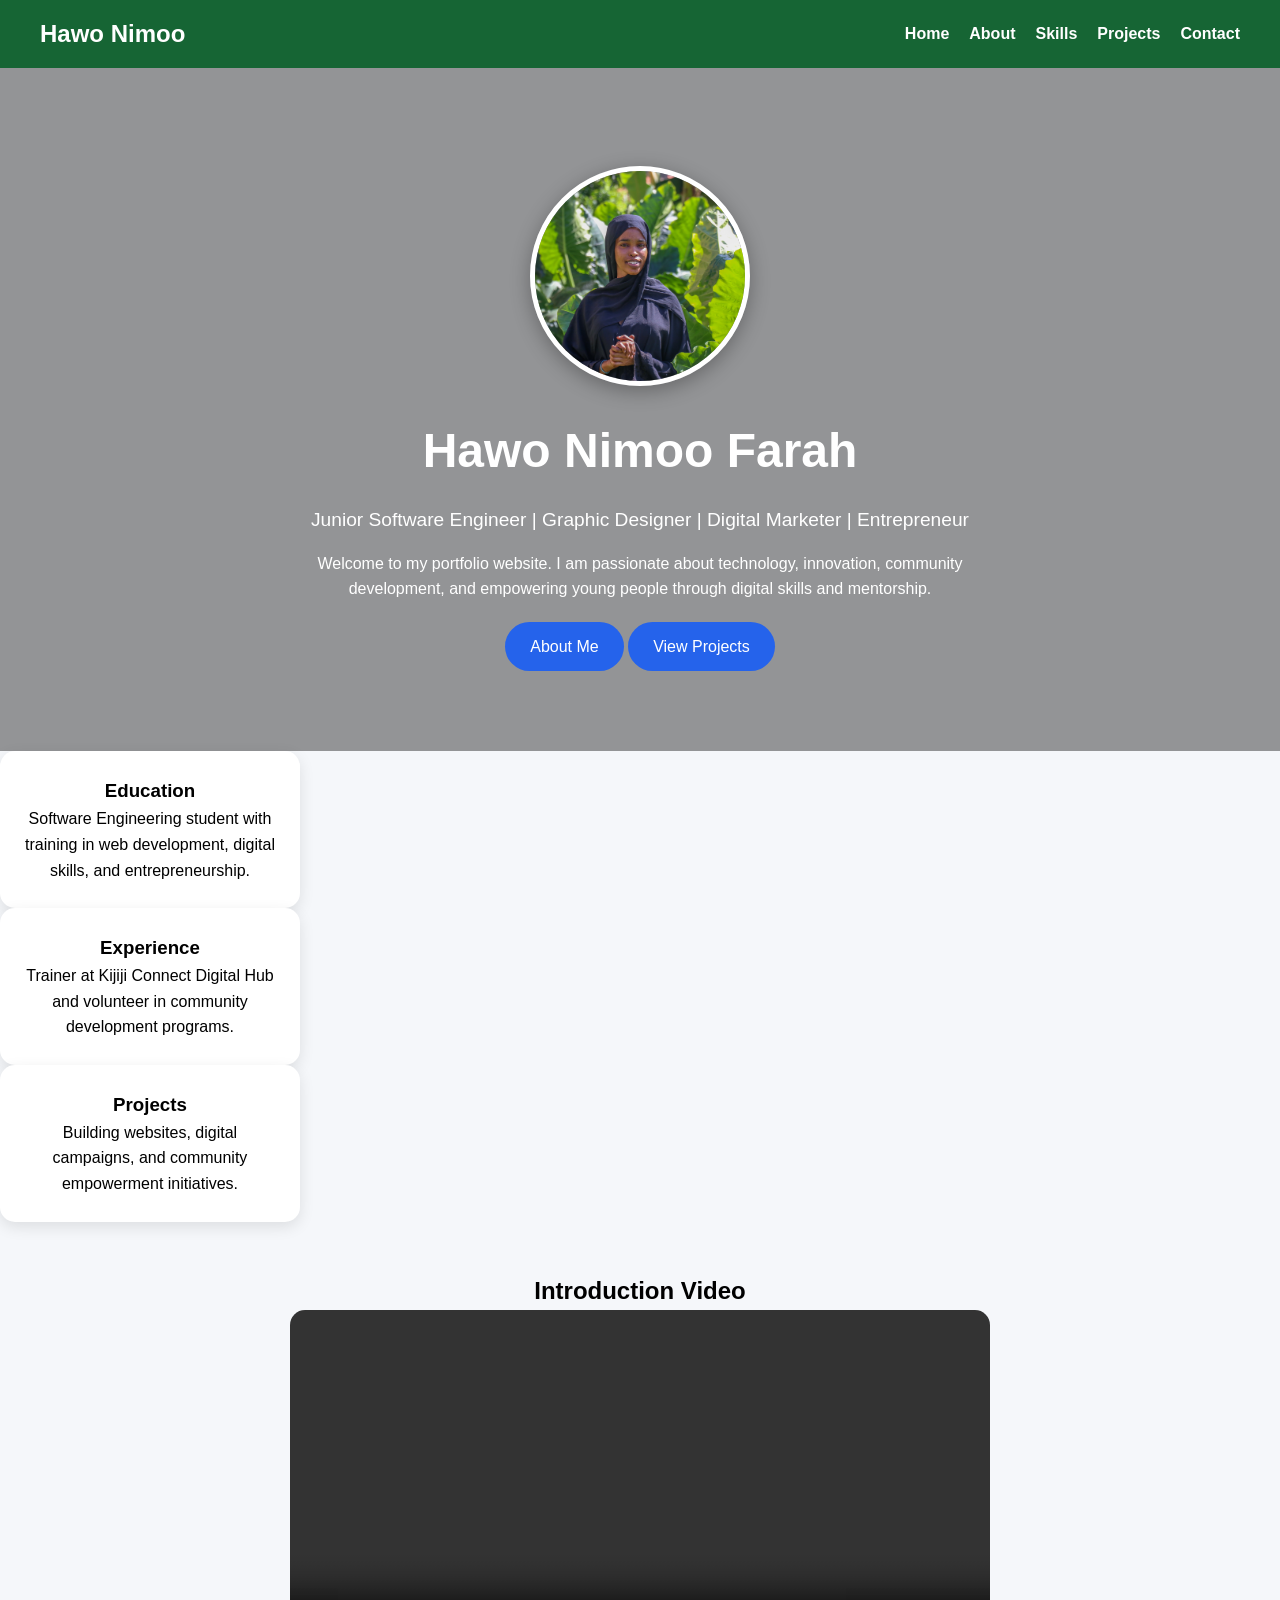
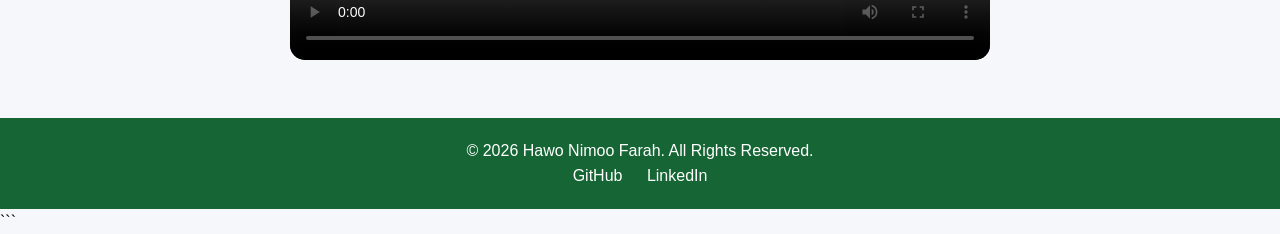
==== index.html @ cc78342e "add all files" ====
<!DOCTYPE html>

<html lang="en">
<head>
    <meta charset="UTF-8">
    <meta name="viewport" content="width=device-width, initial-scale=1.0">
    <title>Nimoo | Portfolio</title>
    <link rel="stylesheet" href="style.css">
</head>
<body>

```
<!-- Navigation -->
<header>
    <div class="navbar">
        <h2 class="logo">Hawo Nimoo</h2>

        <nav>
            <ul class="navigation">
                <li><a href="index.html">Home</a></li>
                <li><a href="about.html">About</a></li>
                <li><a href="skills.html">Skills</a></li>
                <li><a href="projects.html">Projects</a></li>
                <li><a href="contact.html">Contact</a></li>
            </ul>
        </nav>
    </div>
</header>

<!-- Hero Section -->
<section class="hero">

    <!-- Replace hero-profile.jpg with your photo -->
    <img src="8.jpeg" alt="Hawo Nimoo" class="profile-image">

    <h1>Hawo Nimoo Farah</h1>

    <p class="title">
        Junior Software Engineer | Graphic Designer |
        Digital Marketer | Entrepreneur
    </p>

    <p class="welcome">
        Welcome to my portfolio website. I am passionate about
        technology, innovation, community development, and empowering
        young people through digital skills and mentorship.
    </p>

    <div class="hero-buttons">
        <a href="about.html" class="btn">About Me</a>
        <a href="projects.html" class="btn">View Projects</a>
    </div>

</section>

<!-- Quick Overview -->
<section class="overview">

    <div class="card">
        <h3>Education</h3>
        <p>
            Software Engineering student with training in
            web development, digital skills, and entrepreneurship.
        </p>
    </div>

    <div class="card">
        <h3>Experience</h3>
        <p>
            Trainer at Kijiji Connect Digital Hub and volunteer
            in community development programs.
        </p>
    </div>

    <div class="card">
        <h3>Projects</h3>
        <p>
            Building websites, digital campaigns, and
            community empowerment initiatives.
        </p>
    </div>

</section>

<!-- Video -->
<section class="video-section">
    <h2>Introduction Video</h2>

    <!-- Replace intro.mp4 with your own video -->
    <video controls>
        <source src="intro.mp4" type="video/mp4">
    </video>
</section>

<footer>
    <p>&copy; 2026 Hawo Nimoo Farah. All Rights Reserved.</p>

    <div class="footer-links">
        <a href="#">GitHub</a>
        <a href="#">LinkedIn</a>
    </div>
</footer>
```

</body>
</html>
---- style.css ----
*{
margin:0;
padding:0;
box-sizing:border-box;
}

html{
scroll-behavior:smooth;
}

body{
font-family:Arial, sans-serif;
line-height:1.6;
background-color: #F5F7FA;
}

/* Header */
header{
background:#166534;
position:fixed;
width:100%;
top:0;
z-index:1000;
}

.navbar{
display:flex;
justify-content:space-between;
align-items:center;
padding:15px 40px;
}

.logo{
color:white;
}

.navigation{
display:flex;
list-style:none;
gap:20px;
}

.navigation a{
color:white;
text-decoration:none;
font-weight:bold;
transition:0.3s;
}

.navigation a:hover{
color:gold;
}

/* Hero */
.hero{
text-align:center;
padding:140px 20px 80px;
background:linear-gradient(rgba(0,0,0,0.4),
rgba(0,0,0,0.4)),
url("hero-background.jpg");
background-size:cover;
background-position:center;
color:white;
}

.profile-image{
width:220px;
height:220px;
border-radius:50%;
object-fit:cover;
border:5px solid white;
box-shadow:0 5px 20px rgba(0,0,0,0.3);
}

.hero h1{
margin-top:20px;
font-size:3rem;
}

.title{
font-size:1.2rem;
margin:15px 0;
}

.welcome{
max-width:700px;
margin:auto;
}

.btn{
display:inline-block;
margin-top:20px;
padding:12px 25px;
background:#2563eb;
color:white;
text-decoration:none;
border-radius:30px;
transition:0.3s;
}

.btn:hover

/* Overview */
.overview{
display:flex;
gap:25px;
padding:60px 40px;
justify-content:center;
}

.card{
background:white;
padding:25px;
border-radius:15px;
width:300px;
text-align:center;
box-shadow:0 5px 15px rgba(0,0,0,0.1);
transition:0.3s;
}

.card:hover{
transform:translateY(-10px);
}

/* Video */
.video-section{
text-align:center;
padding:50px;
}

video{
width:80%;
max-width:700px;
border-radius:15px;
}

/* Footer */
footer{
background:#166534;
color:white;
text-align:center;
padding:20px;
}

.footer-links a{
color:white;
text-decoration:none;
margin:0 10px;
}

/* Responsive */
@media(max-width:768px){
.navbar{
    flex-direction:column;
}

.navigation{
    flex-wrap:wrap;
    justify-content:center;
}

.overview{
    flex-direction:column;
    align-items:center;
}

.hero h1{
    font-size:2rem;
}

.profile-image{
    width:160px;
    height:160px;
}

}
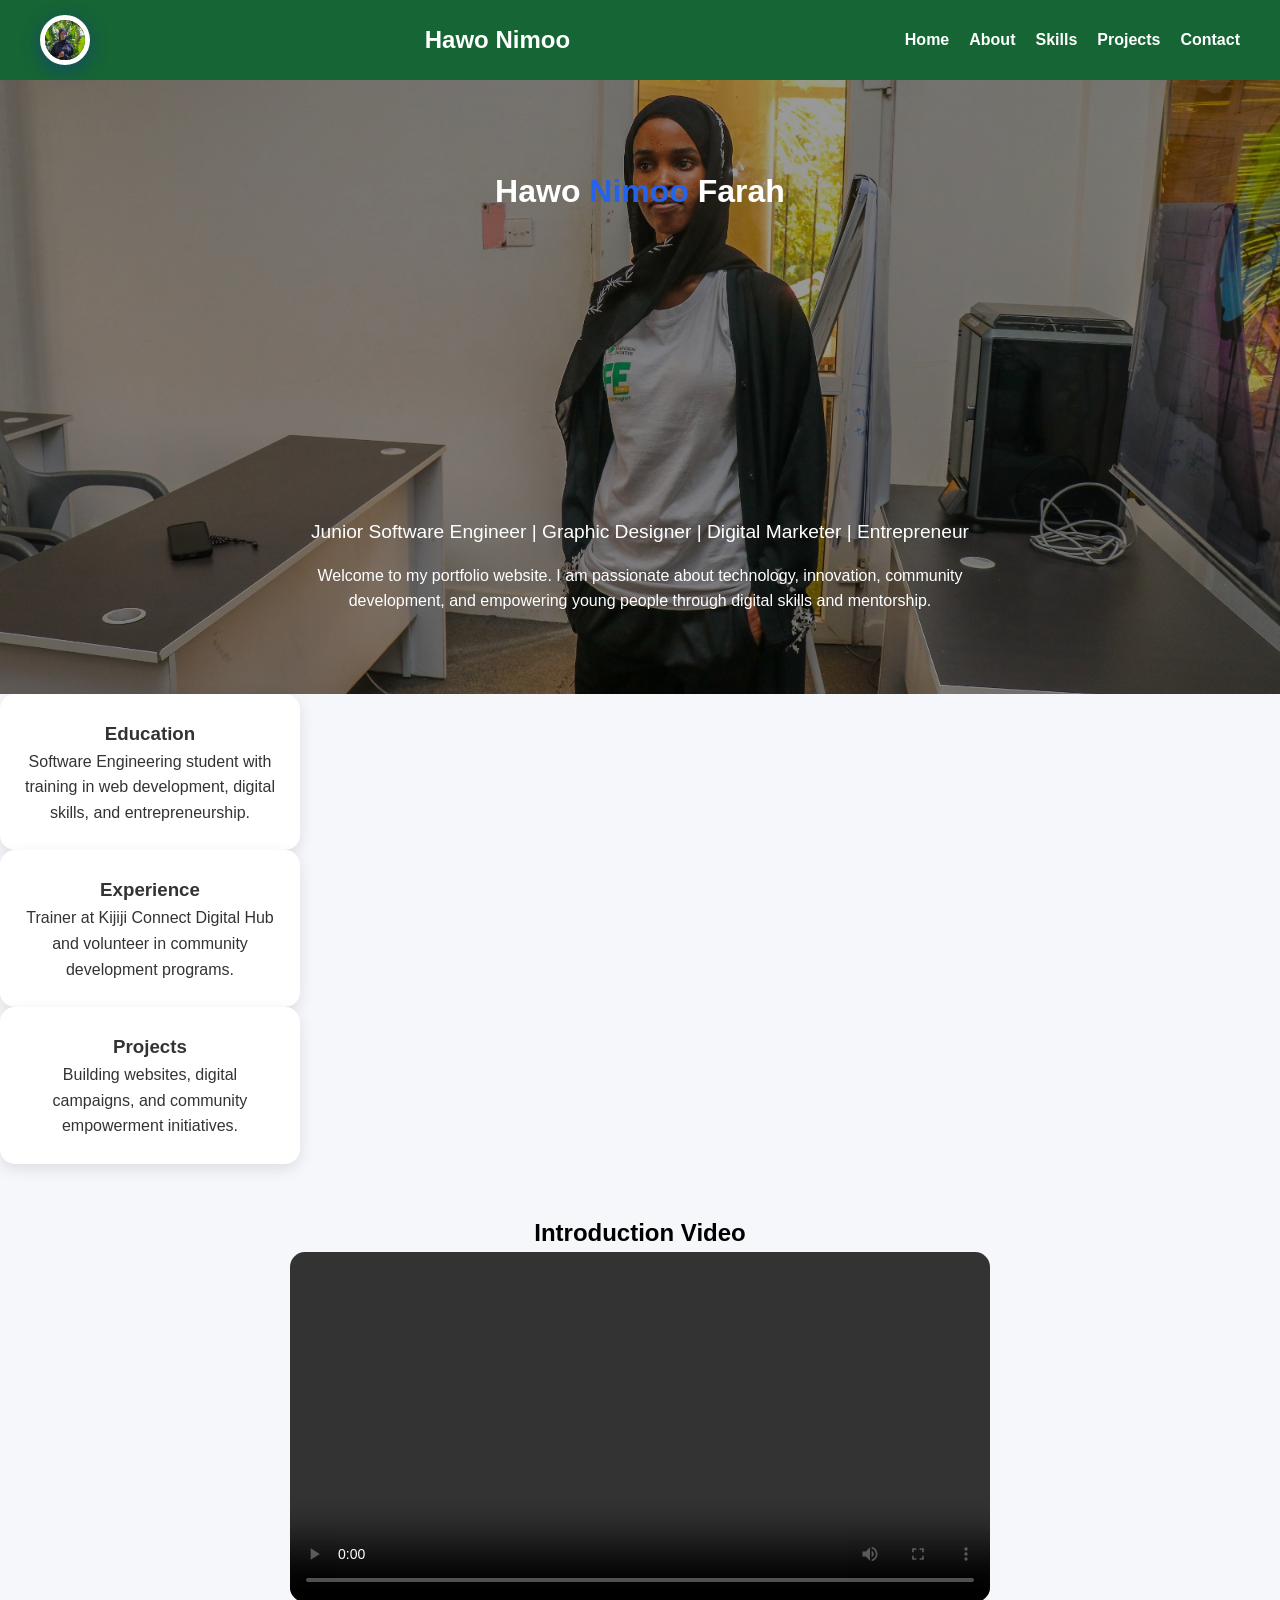
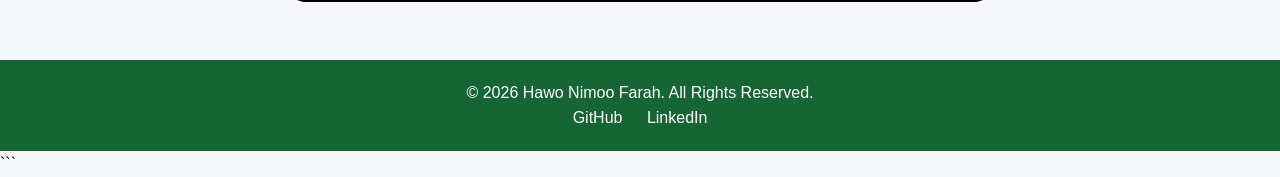
==== commit 3ce0f1f6: "add logo" ====
--- a/index.html
+++ b/index.html
@@ -13,7 +13,9 @@
 <!-- Navigation -->
 <header>
     <div class="navbar">
+        <img src="8.jpeg" alt="Hawo Nimoo Logo" class="logo-img">
         <h2 class="logo">Hawo Nimoo</h2>
+
 
         <nav>
             <ul class="navigation">
@@ -31,9 +33,9 @@
 <section class="hero">
 
     <!-- Replace hero-profile.jpg with your photo -->
-    <img src="8.jpeg" alt="Hawo Nimoo" class="profile-image">
+    
 
-    <h1>Hawo Nimoo Farah</h1>
+    <h1>Hawo  <span> Nimoo </span> Farah</h1>
 
     <p class="title">
         Junior Software Engineer | Graphic Designer |
@@ -45,11 +47,6 @@
         technology, innovation, community development, and empowering
         young people through digital skills and mentorship.
     </p>
-
-    <div class="hero-buttons">
-        <a href="about.html" class="btn">About Me</a>
-        <a href="projects.html" class="btn">View Projects</a>
-    </div>
 
 </section>
 
--- a/style.css
+++ b/style.css
@@ -57,23 +57,14 @@
 padding:140px 20px 80px;
 background:linear-gradient(rgba(0,0,0,0.4),
 rgba(0,0,0,0.4)),
-url("hero-background.jpg");
+url("2.jpeg");
 background-size:cover;
 background-position:center;
 color:white;
 }
 
-.profile-image{
-width:220px;
-height:220px;
-border-radius:50%;
-object-fit:cover;
-border:5px solid white;
-box-shadow:0 5px 20px rgba(0,0,0,0.3);
-}
-
 .hero h1{
-margin-top:20px;
+margin-bottom: 300px;
 font-size:3rem;
 }
 
@@ -81,7 +72,9 @@
 font-size:1.2rem;
 margin:15px 0;
 }
-
+span{
+    color: #2563eb;
+}
 .welcome{
 max-width:700px;
 margin:auto;
@@ -163,7 +156,7 @@
     flex-direction:column;
     align-items:center;
 }
-
+}
 .hero h1{
     font-size:2rem;
 }
@@ -172,5 +165,38 @@
     width:160px;
     height:160px;
 }
-
-}
+.card{
+    background:white;
+    color:#333;
+    padding:25px;
+    border-radius:15px;
+    width:300px;
+    text-align:center;
+    box-shadow:0 5px 15px rgba(0,0,0,0.1);
+    transition:all 0.3s ease;
+}
+
+.card:hover{
+    background-color: darkblue; /*  blue */
+    color:white; /* White text */
+    transform:translateY(-10px);
+}
+.logo-container{
+    display:flex;
+    align-items:center;
+    gap:10px;
+}
+
+.logo-img{
+    width:50px;
+    height:50px;
+    object-fit:cover;
+    border-radius:50%;
+    border:5px solid white;
+    box-shadow:0 5px 20px rgba(12, 12, 230, 0.3);
+}
+
+.logo{
+    color:white;
+    margin:0;
+}
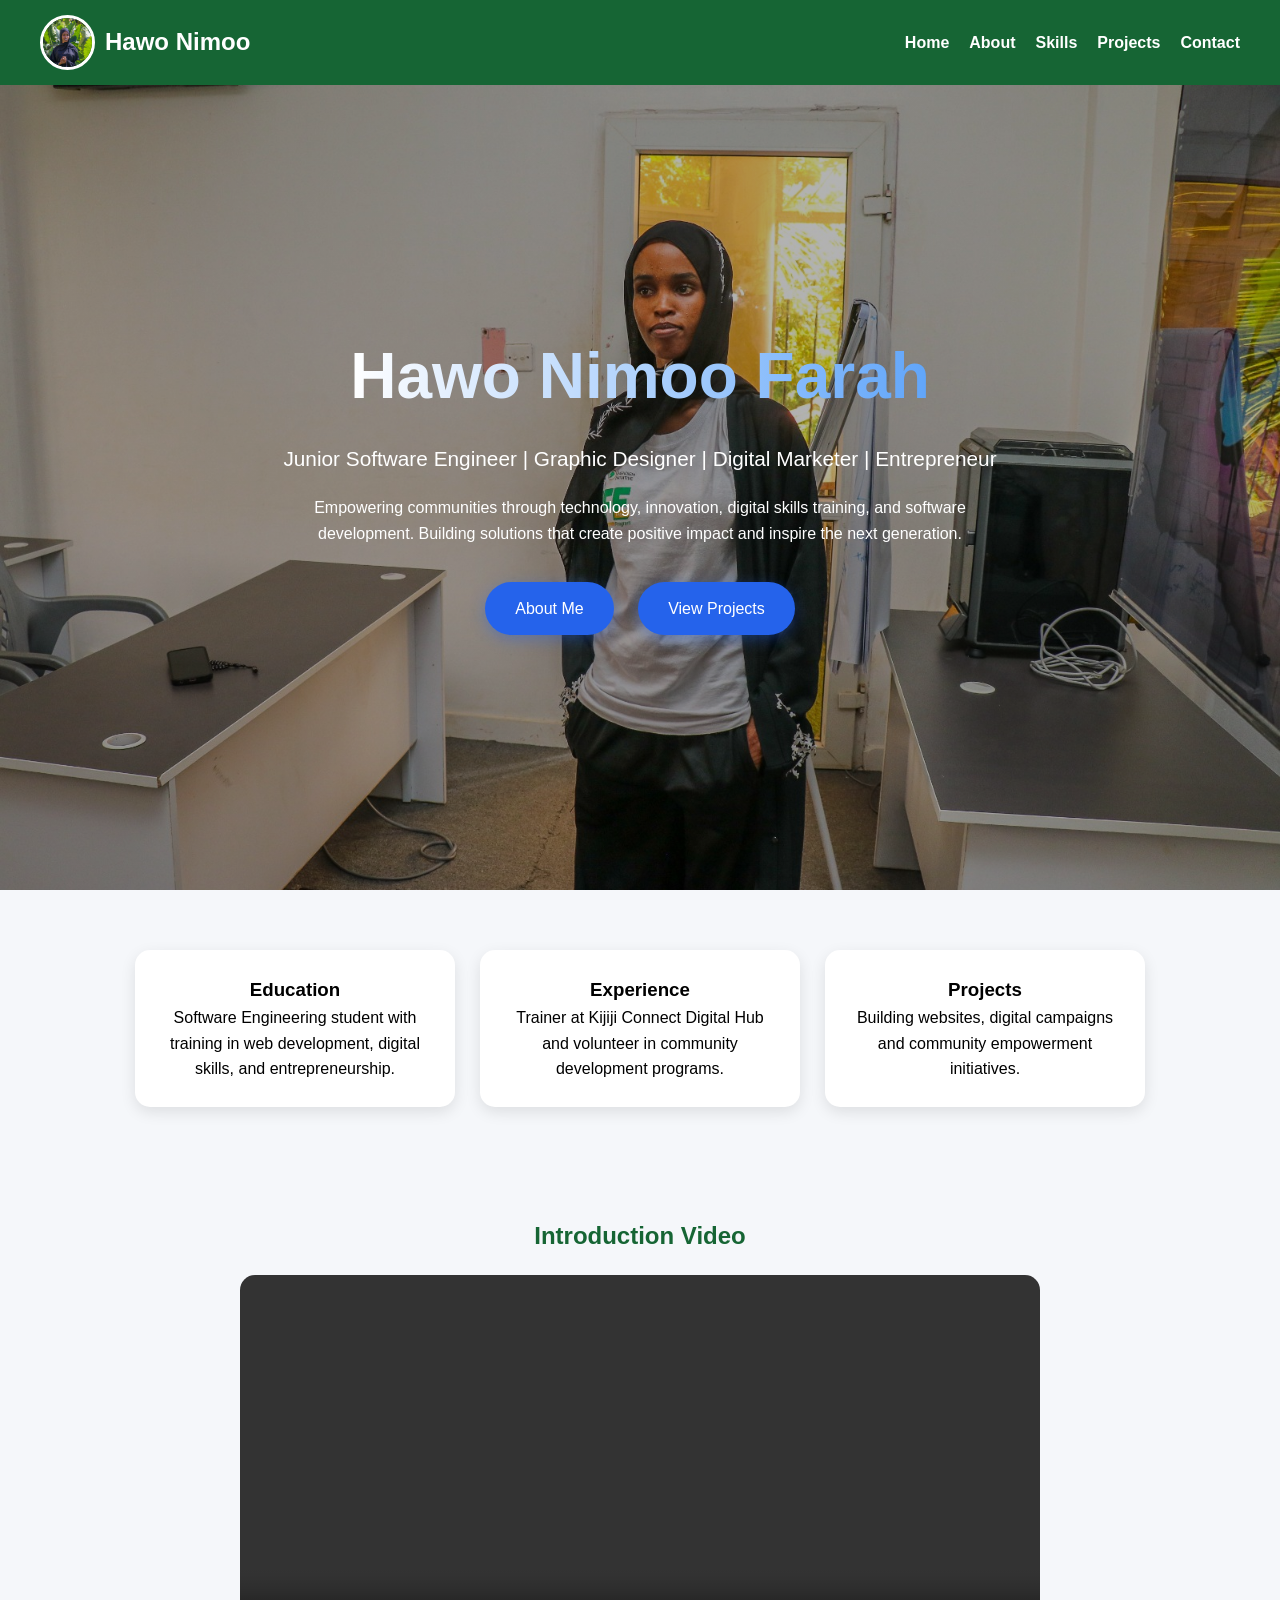
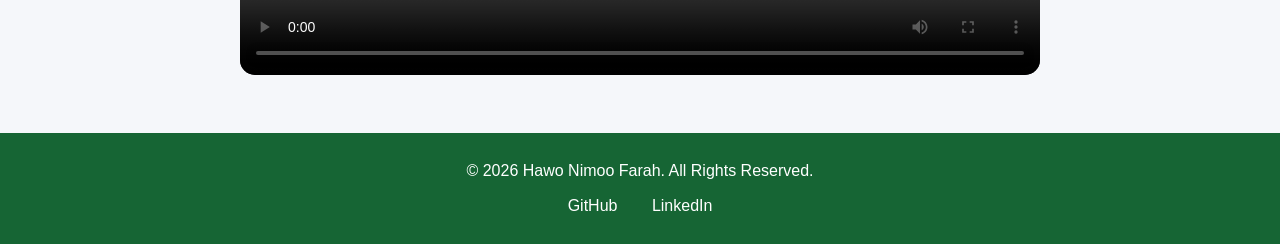
==== commit 1af9c529: "add new changes" ====
--- a/index.html
+++ b/index.html
@@ -1,21 +1,20 @@
 <!DOCTYPE html>
-
 <html lang="en">
 <head>
     <meta charset="UTF-8">
     <meta name="viewport" content="width=device-width, initial-scale=1.0">
-    <title>Nimoo | Portfolio</title>
+    <title>Hawo Nimoo Farah | Portfolio</title>
     <link rel="stylesheet" href="style.css">
 </head>
 <body>
 
-```
-<!-- Navigation -->
 <header>
     <div class="navbar">
-        <img src="8.jpeg" alt="Hawo Nimoo Logo" class="logo-img">
-        <h2 class="logo">Hawo Nimoo</h2>
 
+        <div class="logo-container">
+            <img src="8.jpeg" alt="Hawo Nimoo Logo" class="logo-img">
+            <h2 class="logo">Hawo Nimoo</h2>
+        </div>
 
         <nav>
             <ul class="navigation">
@@ -26,16 +25,13 @@
                 <li><a href="contact.html">Contact</a></li>
             </ul>
         </nav>
+
     </div>
 </header>
 
-<!-- Hero Section -->
 <section class="hero">
 
-    <!-- Replace hero-profile.jpg with your photo -->
-    
-
-    <h1>Hawo  <span> Nimoo </span> Farah</h1>
+    <h1>Hawo Nimoo Farah</h1>
 
     <p class="title">
         Junior Software Engineer | Graphic Designer |
@@ -43,14 +39,19 @@
     </p>
 
     <p class="welcome">
-        Welcome to my portfolio website. I am passionate about
-        technology, innovation, community development, and empowering
-        young people through digital skills and mentorship.
+        Empowering communities through technology, innovation,
+        digital skills training, and software development.
+        Building solutions that create positive impact and inspire
+        the next generation.
     </p>
+
+    <div class="hero-buttons">
+        <a href="about.html" class="btn">About Me</a>
+        <a href="projects.html" class="btn">View Projects</a>
+    </div>
 
 </section>
 
-<!-- Quick Overview -->
 <section class="overview">
 
     <div class="card">
@@ -72,32 +73,33 @@
     <div class="card">
         <h3>Projects</h3>
         <p>
-            Building websites, digital campaigns, and
+            Building websites, digital campaigns and
             community empowerment initiatives.
         </p>
     </div>
 
 </section>
 
-<!-- Video -->
 <section class="video-section">
+
     <h2>Introduction Video</h2>
 
-    <!-- Replace intro.mp4 with your own video -->
     <video controls>
         <source src="intro.mp4" type="video/mp4">
     </video>
+
 </section>
 
 <footer>
+
     <p>&copy; 2026 Hawo Nimoo Farah. All Rights Reserved.</p>
 
     <div class="footer-links">
-        <a href="#">GitHub</a>
-        <a href="#">LinkedIn</a>
+        <a href="https://github.com/hawonimoo" target="_blank">GitHub</a>
+        <a href="https://www.linkedin.com/in/hawo-farah" target="_blank">LinkedIn</a>
     </div>
+
 </footer>
-```
 
 </body>
-</html>
+</html>
--- a/style.css
+++ b/style.css
@@ -1,202 +1,299 @@
 *{
-margin:0;
-padding:0;
-box-sizing:border-box;
+    margin:0;
+    padding:0;
+    box-sizing:border-box;
 }
 
 html{
-scroll-behavior:smooth;
+    scroll-behavior:smooth;
 }
 
 body{
-font-family:Arial, sans-serif;
-line-height:1.6;
-background-color: #F5F7FA;
-}
-
-/* Header */
+    font-family:Arial,sans-serif;
+    background:#f5f7fa;
+    line-height:1.6;
+}
+
+/* HEADER */
+
 header{
-background:#166534;
-position:fixed;
-width:100%;
-top:0;
-z-index:1000;
+    background:#166534;
+    position:fixed;
+    width:100%;
+    top:0;
+    z-index:1000;
 }
 
 .navbar{
-display:flex;
-justify-content:space-between;
-align-items:center;
-padding:15px 40px;
+    display:flex;
+    justify-content:space-between;
+    align-items:center;
+    padding:15px 40px;
+}
+
+.logo-container{
+    display:flex;
+    align-items:center;
+    gap:10px;
+}
+
+.logo-img{
+    width:55px;
+    height:55px;
+    border-radius:50%;
+    object-fit:cover;
+    border:3px solid white;
+    animation:glow 2s infinite alternate;
+}
+
+@keyframes glow{
+    from{
+        box-shadow:0 0 10px white;
+    }
+    to{
+        box-shadow:0 0 25px #60a5fa;
+    }
 }
 
 .logo{
-color:white;
+    color:white;
 }
 
 .navigation{
-display:flex;
-list-style:none;
-gap:20px;
+    display:flex;
+    gap:20px;
+    list-style:none;
 }
 
 .navigation a{
-color:white;
-text-decoration:none;
-font-weight:bold;
-transition:0.3s;
+    color:white;
+    text-decoration:none;
+    font-weight:bold;
+    transition:0.3s;
 }
 
 .navigation a:hover{
-color:gold;
-}
-
-/* Hero */
+    color:gold;
+}
+
+/* HERO */
+
 .hero{
-text-align:center;
-padding:140px 20px 80px;
-background:linear-gradient(rgba(0,0,0,0.4),
-rgba(0,0,0,0.4)),
-url("2.jpeg");
-background-size:cover;
-background-position:center;
-color:white;
+    margin-top:80px;
+    min-height:90vh;
+
+    display:flex;
+    flex-direction:column;
+    justify-content:center;
+    align-items:center;
+
+    text-align:center;
+    padding:50px 20px;
+
+    background:
+    linear-gradient(
+    rgba(0,0,0,0.3),
+    rgba(0,0,0,0.3)),
+    url("2.jpeg");
+
+    background-size:cover;
+    background-position:center;
+
+    color:white;
+}
+
+@keyframes fadeIn{
+    from{
+        opacity:0;
+        transform:translateY(30px);
+    }
+    to{
+        opacity:1;
+        transform:translateY(0);
+    }
+}
+
+.profile-image{
+    width:180px;
+    height:180px;
+    border-radius:50%;
+    object-fit:cover;
+    border:5px solid white;
+    margin-bottom:20px;
+    box-shadow:0 0 30px rgba(255,255,255,0.5);
 }
 
 .hero h1{
-margin-bottom: 300px;
-font-size:3rem;
+    font-size:4rem;
+    font-weight:bold;
+
+    background:linear-gradient(
+    90deg,
+    #ffffff,
+    #60a5fa,
+    #ffffff);
+
+    background-size:200% auto;
+
+    color:transparent;
+    -webkit-background-clip:text;
+    background-clip:text;
+
+    animation:shine 3s linear infinite;
+}
+
+@keyframes shine{
+    0%{
+        background-position:-200% center;
+    }
+
+    100%{
+        background-position:200% center;
+    }
 }
 
 .title{
-font-size:1.2rem;
-margin:15px 0;
-}
-span{
-    color: #2563eb;
-}
+    margin-top:15px;
+    font-size:1.3rem;
+}
+
 .welcome{
-max-width:700px;
-margin:auto;
+    max-width:750px;
+    margin-top:20px;
+}
+
+.hero-buttons{
+    margin-top:25px;
 }
 
 .btn{
-display:inline-block;
-margin-top:20px;
-padding:12px 25px;
-background:#2563eb;
-color:white;
-text-decoration:none;
-border-radius:30px;
-transition:0.3s;
-}
-
-.btn:hover
-
-/* Overview */
+    display:inline-block;
+    margin:10px;
+    padding:14px 30px;
+    background:#2563eb;
+    color:white;
+    text-decoration:none;
+    border-radius:30px;
+    transition:0.3s;
+    box-shadow:0 4px 15px rgba(37,99,235,0.4);
+}
+
+.btn:hover{
+    transform:translateY(-5px);
+    box-shadow:0 8px 25px rgba(37,99,235,0.6);
+}
+
+/* OVERVIEW */
+
 .overview{
-display:flex;
-gap:25px;
-padding:60px 40px;
-justify-content:center;
-}
-
-.card{
-background:white;
-padding:25px;
-border-radius:15px;
-width:300px;
-text-align:center;
-box-shadow:0 5px 15px rgba(0,0,0,0.1);
-transition:0.3s;
-}
-
-.card:hover{
-transform:translateY(-10px);
-}
-
-/* Video */
-.video-section{
-text-align:center;
-padding:50px;
-}
-
-video{
-width:80%;
-max-width:700px;
-border-radius:15px;
-}
-
-/* Footer */
-footer{
-background:#166534;
-color:white;
-text-align:center;
-padding:20px;
-}
-
-.footer-links a{
-color:white;
-text-decoration:none;
-margin:0 10px;
-}
-
-/* Responsive */
-@media(max-width:768px){
-.navbar{
-    flex-direction:column;
-}
-
-.navigation{
+    display:flex;
+    justify-content:center;
     flex-wrap:wrap;
-    justify-content:center;
-}
-
-.overview{
-    flex-direction:column;
-    align-items:center;
-}
-}
-.hero h1{
-    font-size:2rem;
-}
-
-.profile-image{
-    width:160px;
-    height:160px;
-}
+    gap:25px;
+    padding:60px 30px;
+}
+
 .card{
     background:white;
-    color:#333;
+    width:320px;
     padding:25px;
     border-radius:15px;
-    width:300px;
     text-align:center;
     box-shadow:0 5px 15px rgba(0,0,0,0.1);
-    transition:all 0.3s ease;
+    transition:0.3s;
 }
 
 .card:hover{
-    background-color: darkblue; /*  blue */
-    color:white; /* White text */
+    background:linear-gradient(
+    135deg,
+    #166534,
+    #2563eb);
+
+    color:white;
     transform:translateY(-10px);
 }
-.logo-container{
-    display:flex;
-    align-items:center;
-    gap:10px;
-}
-
-.logo-img{
-    width:50px;
-    height:50px;
-    object-fit:cover;
-    border-radius:50%;
-    border:5px solid white;
-    box-shadow:0 5px 20px rgba(12, 12, 230, 0.3);
-}
-
-.logo{
-    color:white;
-    margin:0;
+
+/* VIDEO */
+
+.video-section{
+    text-align:center;
+    padding:50px 20px;
+}
+
+.video-section h2{
+    color:#166534;
+    margin-bottom:20px;
+}
+
+video{
+    width:100%;
+    max-width:800px;
+    border-radius:15px;
+}
+
+/* FOOTER */
+
+footer{
+    background:#166534;
+    color:white;
+    text-align:center;
+    padding:25px;
+}
+
+.footer-links{
+    margin-top:10px;
+}
+
+.footer-links a{
+    color:white;
+    text-decoration:none;
+    margin:0 15px;
+}
+
+.footer-links a:hover{
+    color:gold;
+}
+
+/* MOBILE */
+
+@media(max-width:768px){
+
+    .navbar{
+        flex-direction:column;
+        gap:10px;
+        padding:10px;
+    }
+
+    .navigation{
+        flex-wrap:wrap;
+        justify-content:center;
+        gap:10px;
+    }
+
+    .hero{
+        margin-top:130px;
+        min-height:70vh;
+    }
+
+    .hero h1{
+        font-size:2.2rem;
+    }
+
+    .profile-image{
+        width:140px;
+        height:140px;
+    }
+
+    .title{
+        font-size:1rem;
+    }
+
+    .welcome{
+        font-size:0.95rem;
+    }
+
+    .card{
+        width:100%;
+        max-width:350px;
+    }
 }
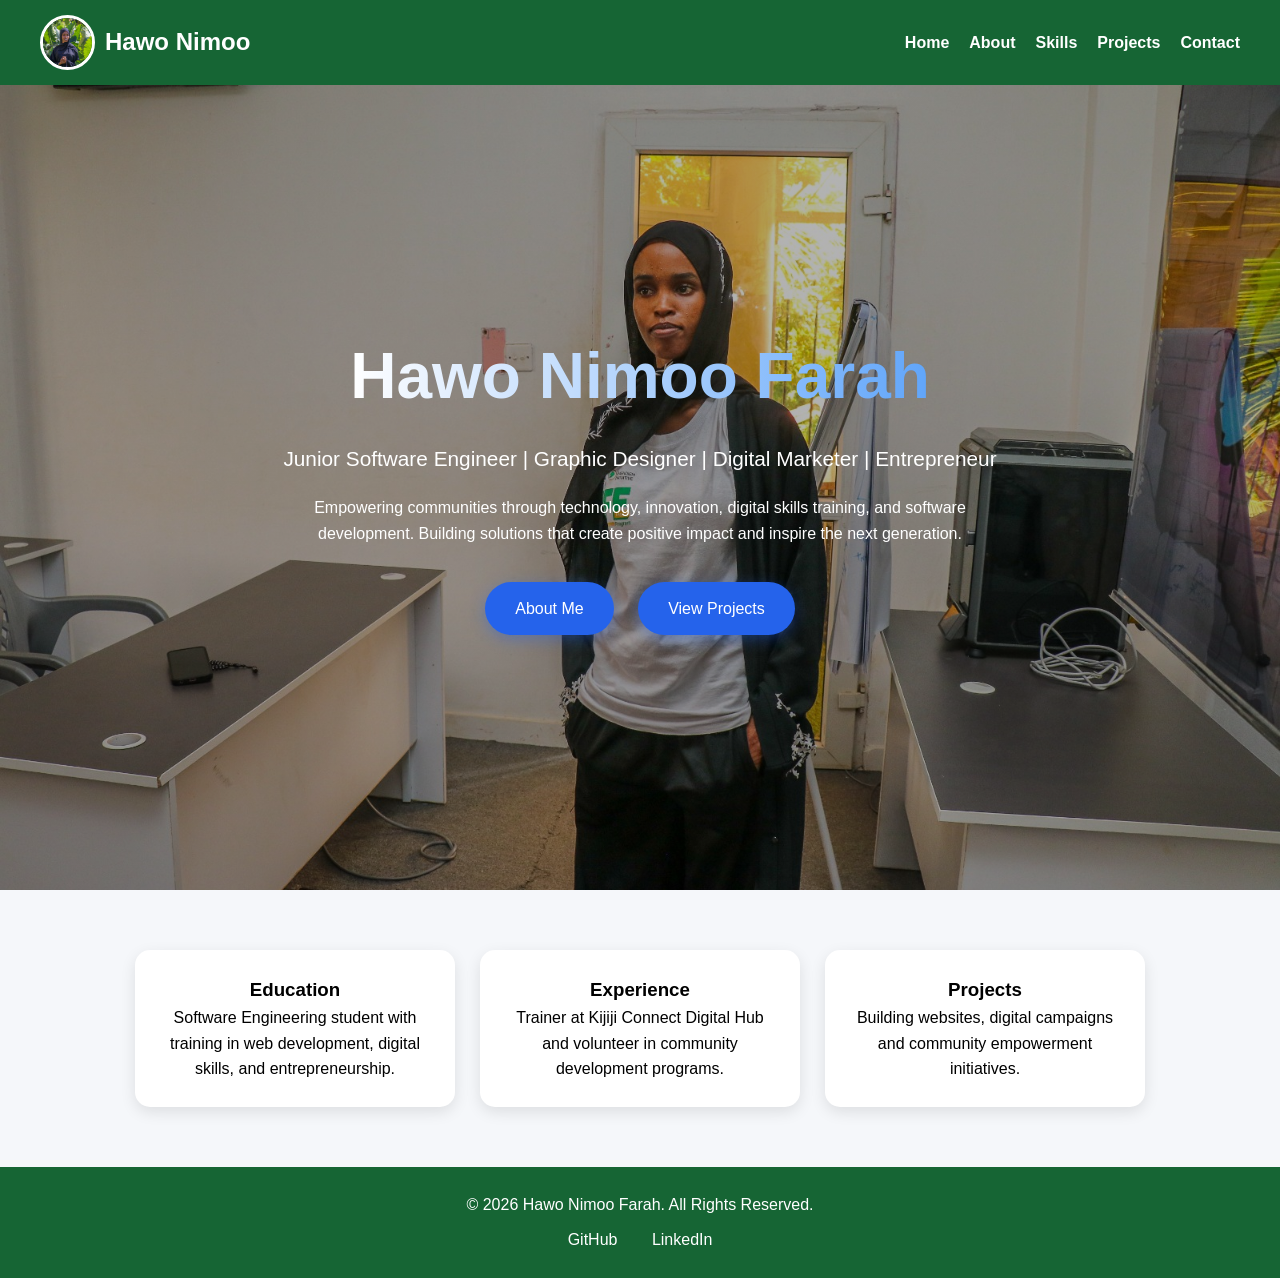
==== commit 8b2eb766: "remove vedio section" ====
--- a/index.html
+++ b/index.html
@@ -80,15 +80,6 @@
 
 </section>
 
-<section class="video-section">
-
-    <h2>Introduction Video</h2>
-
-    <video controls>
-        <source src="intro.mp4" type="video/mp4">
-    </video>
-
-</section>
 
 <footer>
 
--- a/style.css
+++ b/style.css
@@ -213,13 +213,6 @@
     transform:translateY(-10px);
 }
 
-/* VIDEO */
-
-.video-section{
-    text-align:center;
-    padding:50px 20px;
-}
-
 .video-section h2{
     color:#166534;
     margin-bottom:20px;
